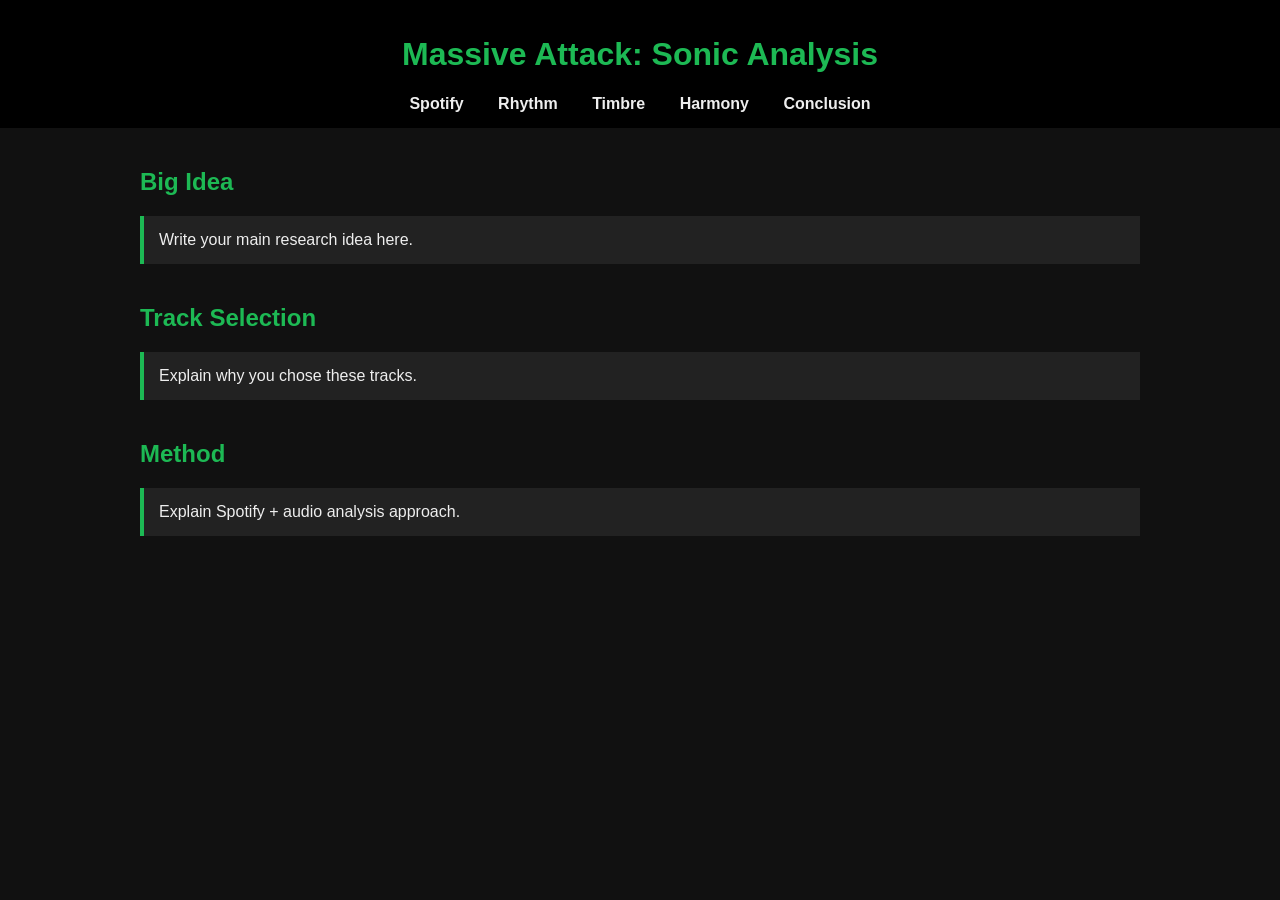
==== index.html @ 5e3fdf6a "first webpage version" ====
<!DOCTYPE html>
<html>
<head>
    <title>Massive Attack Analysis</title>
    <link rel="stylesheet" href="style.css">
</head>
<body>

<header>
    <h1>Massive Attack: Sonic Analysis</h1>
    <nav>
        <a href="spotify.html">Spotify</a>
        <a href="rhythm.html">Rhythm</a>
        <a href="timbre.html">Timbre</a>
        <a href="harmony.html">Harmony</a>
        <a href="conclusion.html">Conclusion</a>
    </nav>
</header>

<div class="container">

<div class="section">
    <h2>Big Idea</h2>
    <div class="placeholder">Write your main research idea here.</div>
</div>

<div class="section">
    <h2>Track Selection</h2>
    <div class="placeholder">Explain why you chose these tracks.</div>
</div>

<div class="section">
    <h2>Method</h2>
    <div class="placeholder">Explain Spotify + audio analysis approach.</div>
</div>

</div>

</body>
</html>
---- style.css ----
body {
    font-family: Arial, sans-serif;
    margin: 0;
    background-color: #111;
    color: #eee;
}

header {
    background-color: #000;
    padding: 15px;
    text-align: center;
}

nav a {
    color: #eee;
    margin: 0 15px;
    text-decoration: none;
    font-weight: bold;
}

nav a:hover {
    color: #1db954;
}

.container {
    max-width: 1000px;
    margin: auto;
    padding: 20px;
}

h1, h2, h3 {
    color: #1db954;
}

img {
    width: 100%;
    margin-top: 10px;
    border-radius: 6px;
}

.section {
    margin-bottom: 40px;
}

.caption {
    text-align: center;
    font-size: 0.9em;
    margin-top: 5px;
    color: #aaa;
}

.placeholder {
    background: #222;
    padding: 15px;
    border-left: 4px solid #1db954;
    margin-top: 10px;
}
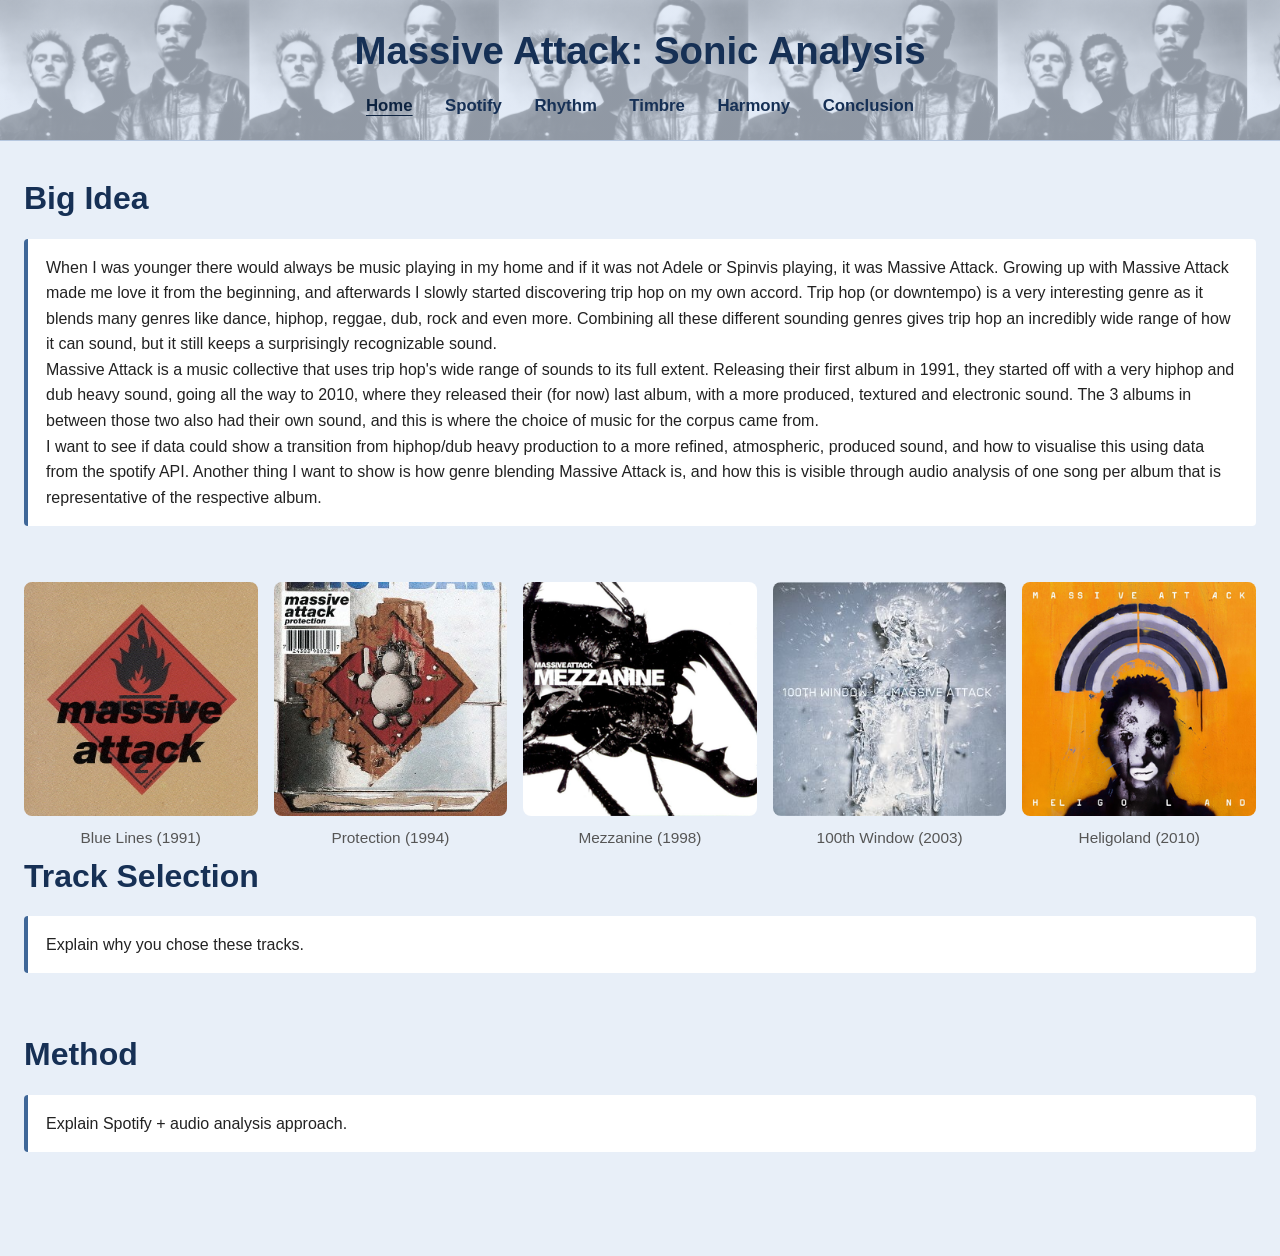
==== commit 31328f47: "finished webpage (no text yet)" ====
--- a/index.html
+++ b/index.html
@@ -9,6 +9,7 @@
 <header>
     <h1>Massive Attack: Sonic Analysis</h1>
     <nav>
+        <a href="index.html" class="active" aria-current="page">Home</a>
         <a href="spotify.html">Spotify</a>
         <a href="rhythm.html">Rhythm</a>
         <a href="timbre.html">Timbre</a>
@@ -21,7 +22,34 @@
 
 <div class="section">
     <h2>Big Idea</h2>
-    <div class="placeholder">Write your main research idea here.</div>
+    <div class="placeholder">When I was younger there would always be music playing in my home and if it was not Adele or Spinvis playing, it was Massive Attack. Growing up with Massive Attack made me love it from the beginning, and afterwards I slowly started discovering trip hop on my own accord. Trip hop (or downtempo)  is a very interesting genre as it blends many genres like dance, hiphop, reggae, dub, rock and even more. Combining all these different sounding genres gives trip hop an incredibly wide range of how it can sound, but it still keeps a surprisingly recognizable sound. <br>
+Massive Attack is a music collective that uses trip hop's wide range of sounds to its full extent. Releasing their first album in 1991, they started off with a very hiphop and dub heavy sound, going all the way to 2010, where they released their (for now) last album, with a more produced, textured and electronic sound. The 3 albums in between those two also had their own sound, and this is where the choice of music for the corpus came from. <br>
+I want to see if data could show a transition from hiphop/dub heavy production to a more refined, atmospheric, produced sound, and how to visualise this using data from the spotify API. Another thing I want to show is how genre blending Massive Attack is, and how this is visible through audio analysis of one song per album that is representative of the respective album.
+</div>
+</div>
+
+<div class="images">
+    <div>
+        <img src="images/blue_lines.jpg" alt="Blue Lines album cover">
+        <div class="caption">Blue Lines (1991)</div>
+    </div>
+    <div>
+        <img src="images/protection.jpg" alt="Protection album cover">
+        <div class="caption">Protection (1994)</div>
+    </div>
+    <div>
+        <img src="images/mezzanine.png" alt="Mezzanine album cover">
+        <div class="caption">Mezzanine (1998)</div>
+    </div>
+    <div>
+        <img src="images/100th_window.jpg" alt="100th Window album cover">
+        <div class="caption">100th Window (2003)</div>
+    </div>
+    <div>
+        <img src="images/heligoland.png" alt="Heligoland album cover">
+        <div class="caption">Heligoland (2010)</div>
+    </div>
+
 </div>
 
 <div class="section">
--- a/style.css
+++ b/style.css
@@ -1,57 +1,290 @@
+/* =========================================================
+   Massive Attack website - final stylesheet
+   Clean light theme, responsive layout, larger images
+   ========================================================= */
+
+* {
+    box-sizing: border-box;
+}
+
 body {
     font-family: Arial, sans-serif;
     margin: 0;
-    background-color: #111;
-    color: #eee;
+    background-color: #e8eff8;
+    color: #222;
+    line-height: 1.6;
 }
 
 header {
-    background-color: #000;
-    padding: 15px;
+    background-color: #d5e1f2;
+    background-image:
+        linear-gradient(rgba(213, 225, 242, 0.68), rgba(213, 225, 242, 0.68)),
+        url("images/massive_attack.webp");
+    background-repeat: no-repeat, repeat-x;
+    background-size: 100% 100%, auto 100%;
+    background-position: center, top left;
+    padding: 20px 16px;
     text-align: center;
+    border-bottom: 1px solid #b6c7df;
+}
+
+header h1 {
+    margin: 0 0 12px 0;
+    color: #163055;
+    font-size: 2.4rem;
+}
+
+nav {
+    margin-top: 8px;
 }
 
 nav a {
-    color: #eee;
-    margin: 0 15px;
+    color: #163055;
+    margin: 0 14px;
     text-decoration: none;
     font-weight: bold;
+    font-size: 1.05rem;
 }
 
 nav a:hover {
-    color: #1db954;
+    color: #2d5183;
+}
+
+nav a.active,
+nav a[aria-current="page"] {
+    color: #0d2340;
+    text-decoration: underline;
+    text-underline-offset: 4px;
 }
 
 .container {
-    max-width: 1000px;
-    margin: auto;
-    padding: 20px;
-}
-
-h1, h2, h3 {
-    color: #1db954;
-}
-
-img {
-    width: 100%;
+    max-width: 1700px;
+    margin: 0 auto;
+    padding: 32px 24px 48px 24px;
+}
+
+h1,
+h2,
+h3 {
+    color: #163055;
+}
+
+h2 {
+    margin-top: 0;
+    margin-bottom: 14px;
+    font-size: 2rem;
+}
+
+h3 {
+    margin-top: 0;
+    margin-bottom: 12px;
+    font-size: 1.45rem;
+}
+
+.section {
+    margin-bottom: 56px;
+}
+
+.placeholder {
+    background: #fff;
+    padding: 16px 18px;
+    border-left: 4px solid #3f6798;
     margin-top: 10px;
-    border-radius: 6px;
-}
-
-.section {
-    margin-bottom: 40px;
+    border-radius: 4px;
 }
 
 .caption {
     text-align: center;
-    font-size: 0.9em;
-    margin-top: 5px;
-    color: #aaa;
-}
-
-.placeholder {
-    background: #222;
-    padding: 15px;
-    border-left: 4px solid #1db954;
+    font-size: 0.96em;
     margin-top: 10px;
+    color: #555;
+}
+
+/* ---------------------------------------------------------
+   Large standalone plots
+   --------------------------------------------------------- */
+
+.plot-large {
+    width: 100%;
+    max-width: 1250px;
+    display: block;
+    margin: 18px auto;
+    border-radius: 8px;
+    box-shadow: 0 2px 10px rgba(0, 0, 0, 0.08);
+}
+
+/* ---------------------------------------------------------
+   Spotify page grid
+   --------------------------------------------------------- */
+
+.spotify-grid {
+    display: grid;
+    grid-template-columns: repeat(2, minmax(0, 1fr));
+    gap: 26px;
+    margin-top: 22px;
+    width: 100%;
+}
+
+.spotify-card {
+    background: #fff;
+    padding: 14px;
+    border-radius: 12px;
+    box-shadow: 0 2px 10px rgba(0, 0, 0, 0.08);
+    width: 100%;
+    min-width: 0;
+}
+.spotify-large-stack {
+    display: flex;
+    flex-direction: column;
+    gap: 48px;
+    margin-top: 22px;
+    width: 100%;
+}
+
+.spotify-large-card {
+    background: #fff;
+    padding: 14px;
+    border-radius: 12px;
+    box-shadow: 0 2px 10px rgba(0, 0, 0, 0.08);
+    width: 100%;
+}
+
+
+
+.spotify-large-card img {
+    width: 100%;
+    height: auto;
+    display: block;
+    border-radius: 8px;
+}
+.spotify-card img {
+    width: 100%;
+    height: auto;
+    display: block;
+    border-radius: 8px;
+}
+
+/* ---------------------------------------------------------
+   Audio analysis pages
+   2 columns on desktop = larger images
+   1 column on smaller screens
+   --------------------------------------------------------- */
+
+.audio-grid {
+    display: grid;
+    grid-template-columns: repeat(2, minmax(0, 1fr));
+    gap: 28px;
+    margin-top: 24px;
+    align-items: start;
+    width: 100%;
+}
+.audio-grid {
+    grid-template-columns: repeat(3, minmax(0, 1fr));
+    gap: 20px;
+}
+.audio-card {
+    background: #fff;
+    padding: 14px;
+    border-radius: 12px;
+    box-shadow: 0 2px 10px rgba(0, 0, 0, 0.08);
+    width: 100%;
+    min-width: 0;
+}
+
+.audio-card h3 {
+    margin-top: 0;
+    margin-bottom: 12px;
+    padding: 0 2px;
+}
+
+.audio-card img {
+    width: 100%;
+    height: auto;
+    display: block;
+    border-radius: 8px;
+}
+
+.audio-card .placeholder {
+    margin-top: 14px;
+}
+
+/* Optional wider card for a final single comparison on a page */
+.audio-card.wide {
+    grid-column: 1 / -1;
+}
+
+/* ---------------------------------------------------------
+   Five image strip (5 x 300x300)
+   --------------------------------------------------------- */
+
+.images {
+    display: grid;
+    grid-template-columns: repeat(5, minmax(0, 1fr));
+    gap: 16px;
+    width: 100%;
+}
+
+.images img {
+    width: 100%;
+    aspect-ratio: 1 / 1;
+    object-fit: cover;
+    display: block;
+    border-radius: 8px;
+}
+
+/* ---------------------------------------------------------
+   General image behavior
+   --------------------------------------------------------- */
+
+img {
+    max-width: 100%;
+}
+
+/* ---------------------------------------------------------
+   Responsive layout
+   --------------------------------------------------------- */
+
+@media (max-width: 1200px) {
+    .audio-grid,
+    .spotify-grid {
+        grid-template-columns: 1fr;
+    }
+
+    .plot-large {
+        max-width: 100%;
+    }
+}
+
+@media (max-width: 900px) {
+    .audio-grid,
+    .spotify-grid {
+        grid-template-columns: 1fr;
+    }
+
+    .plot-large {
+        max-width: 100%;
+    }
+}
+
+@media (max-width: 600px) {
+    header {
+        padding: 18px 12px;
+    }
+
+    header h1 {
+        font-size: 1.75rem;
+    }
+
+    nav a {
+        font-size: 1rem;
+    }
+
+    .audio-card,
+    .spotify-card {
+        padding: 10px;
+    }
+
+    .placeholder {
+        padding: 14px;
+    }
 }
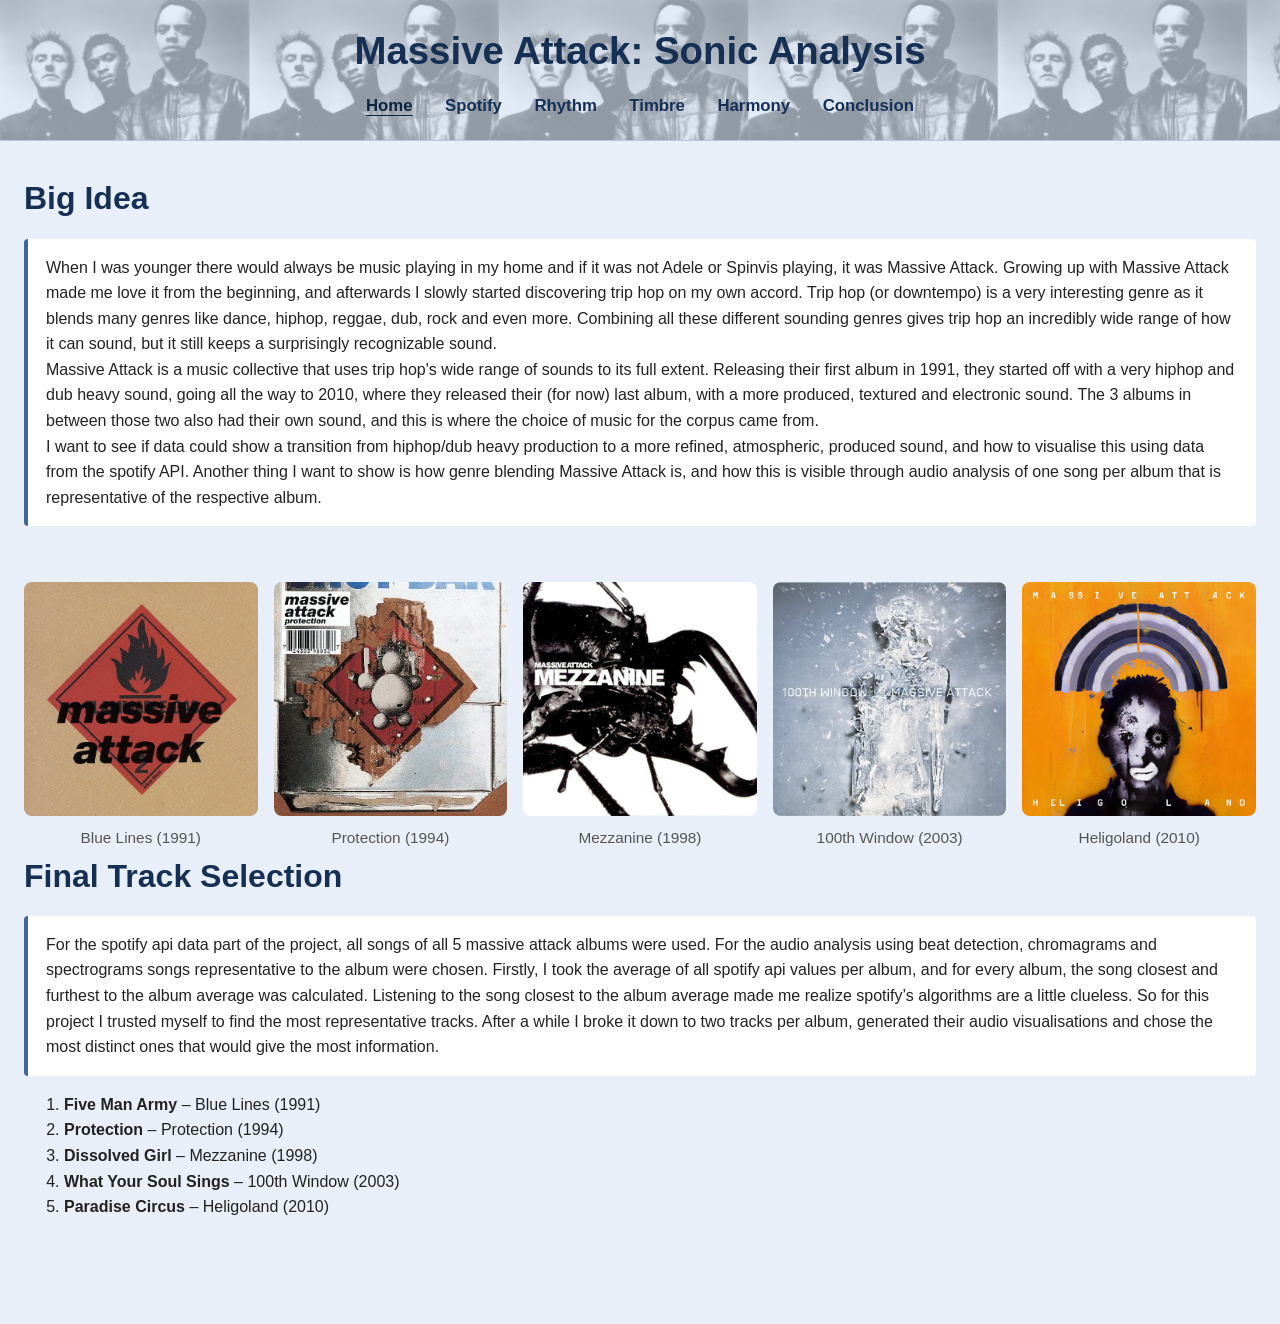
==== commit a44bc5a0: "index and spotify page all text" ====
--- a/index.html
+++ b/index.html
@@ -53,13 +53,15 @@
 </div>
 
 <div class="section">
-    <h2>Track Selection</h2>
-    <div class="placeholder">Explain why you chose these tracks.</div>
-</div>
-
-<div class="section">
-    <h2>Method</h2>
-    <div class="placeholder">Explain Spotify + audio analysis approach.</div>
+    <h2>Final Track Selection</h2>
+    <div class="placeholder">For the spotify api data part of the project, all songs of all 5 massive attack albums were used. For the audio analysis using beat detection, chromagrams and spectrograms songs representative to the album were chosen. Firstly, I took the average of all spotify api values per album, and for every album, the song closest and furthest to the album average was calculated. Listening to the song closest to the album average made me realize spotify’s algorithms are a little clueless. So for this project I trusted myself to find the most representative tracks. After a while I broke it down to two tracks per album, generated their audio visualisations and chose the most distinct ones that would give the most information. </div>
+    <ol>
+        <li><strong>Five Man Army</strong> – Blue Lines (1991)</li>
+        <li><strong>Protection</strong> – Protection (1994)</li>
+        <li><strong>Dissolved Girl</strong> – Mezzanine (1998)</li>
+        <li><strong>What Your Soul Sings</strong> – 100th Window (2003)</li>
+        <li><strong>Paradise Circus</strong> – Heligoland (2010)</li>
+    </ol>
 </div>
 
 </div>
--- a/style.css
+++ b/style.css
@@ -147,6 +147,8 @@
     border-radius: 12px;
     box-shadow: 0 2px 10px rgba(0, 0, 0, 0.08);
     width: 100%;
+    max-width: 850px;
+    margin: 0 auto;
 }
 
 
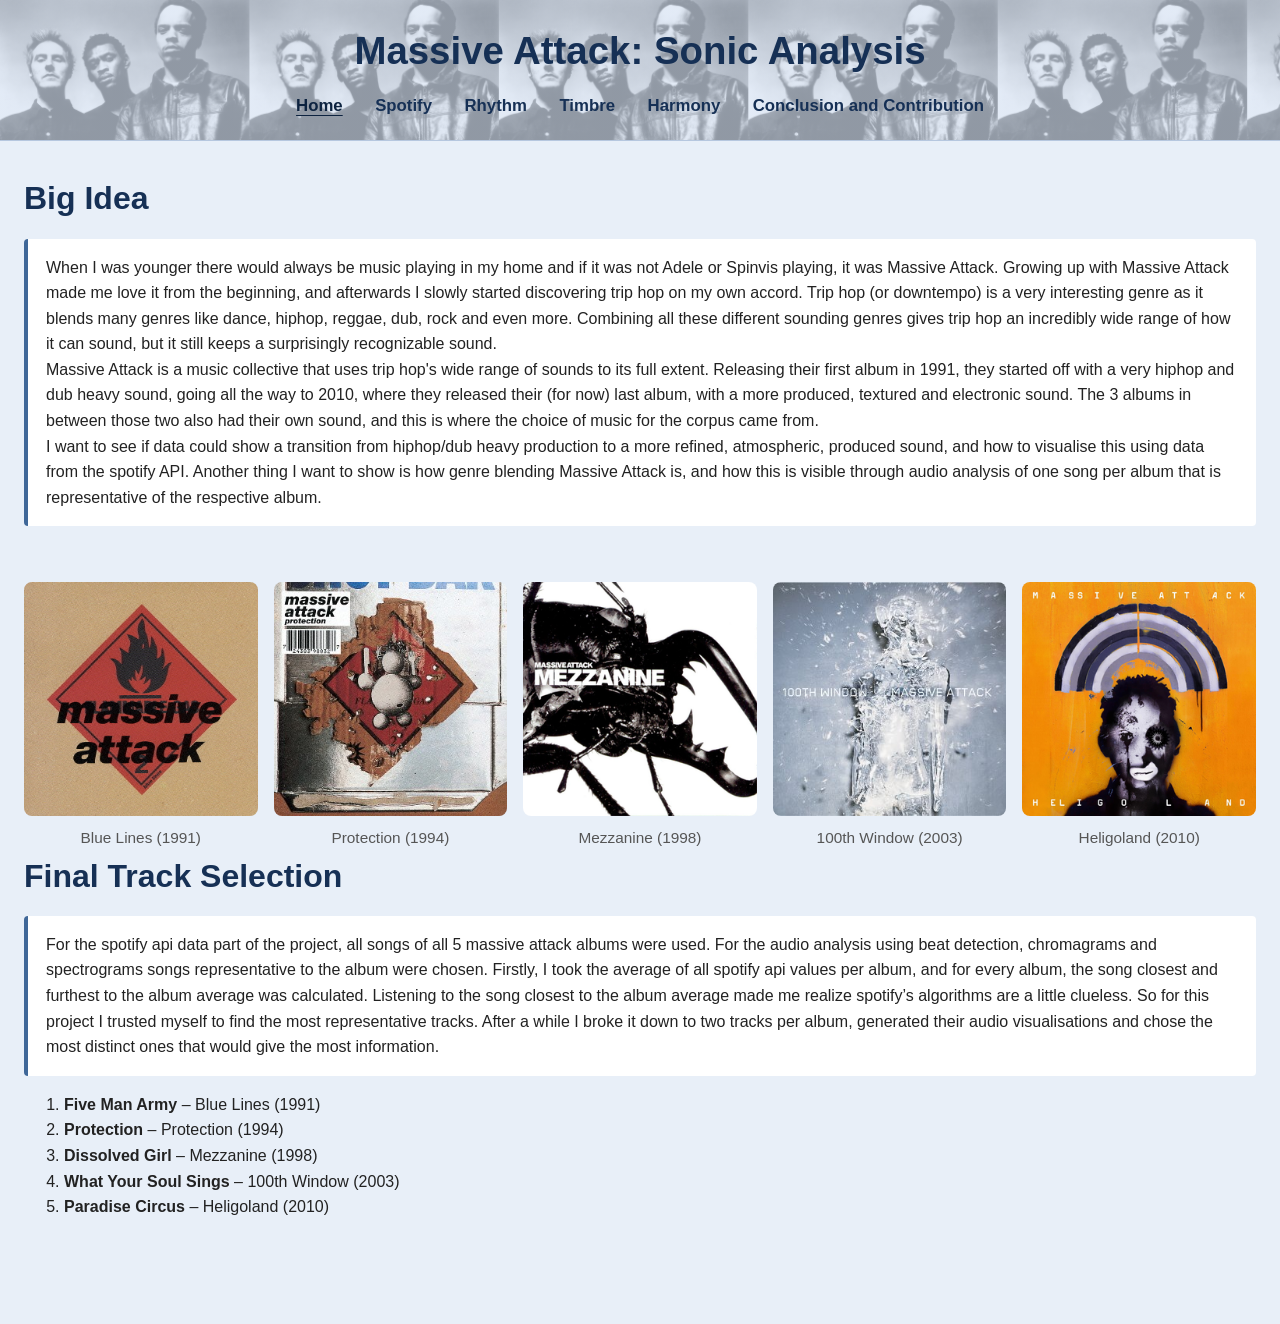
==== commit 2f240ed5: "final text added" ====
--- a/index.html
+++ b/index.html
@@ -14,7 +14,7 @@
         <a href="rhythm.html">Rhythm</a>
         <a href="timbre.html">Timbre</a>
         <a href="harmony.html">Harmony</a>
-        <a href="conclusion.html">Conclusion</a>
+        <a href="conclusion.html">Conclusion and Contribution</a>
     </nav>
 </header>
 
